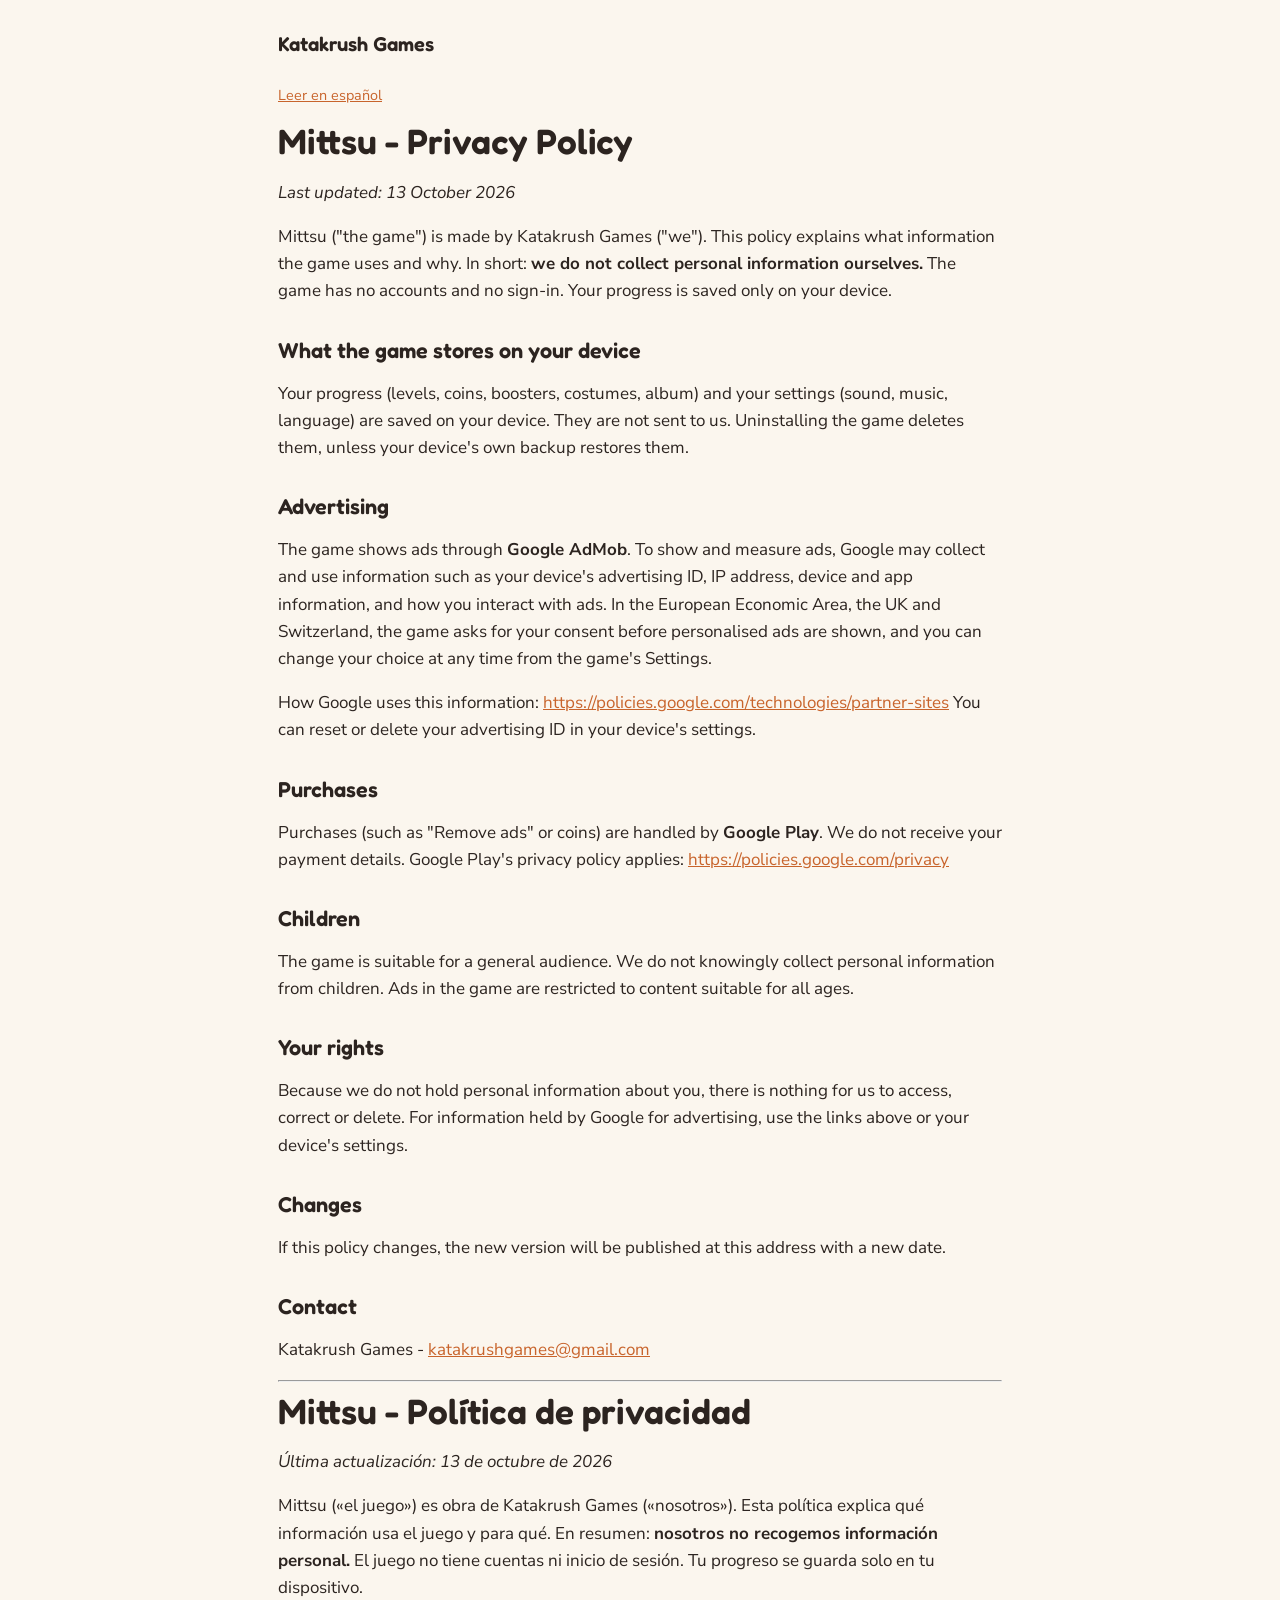
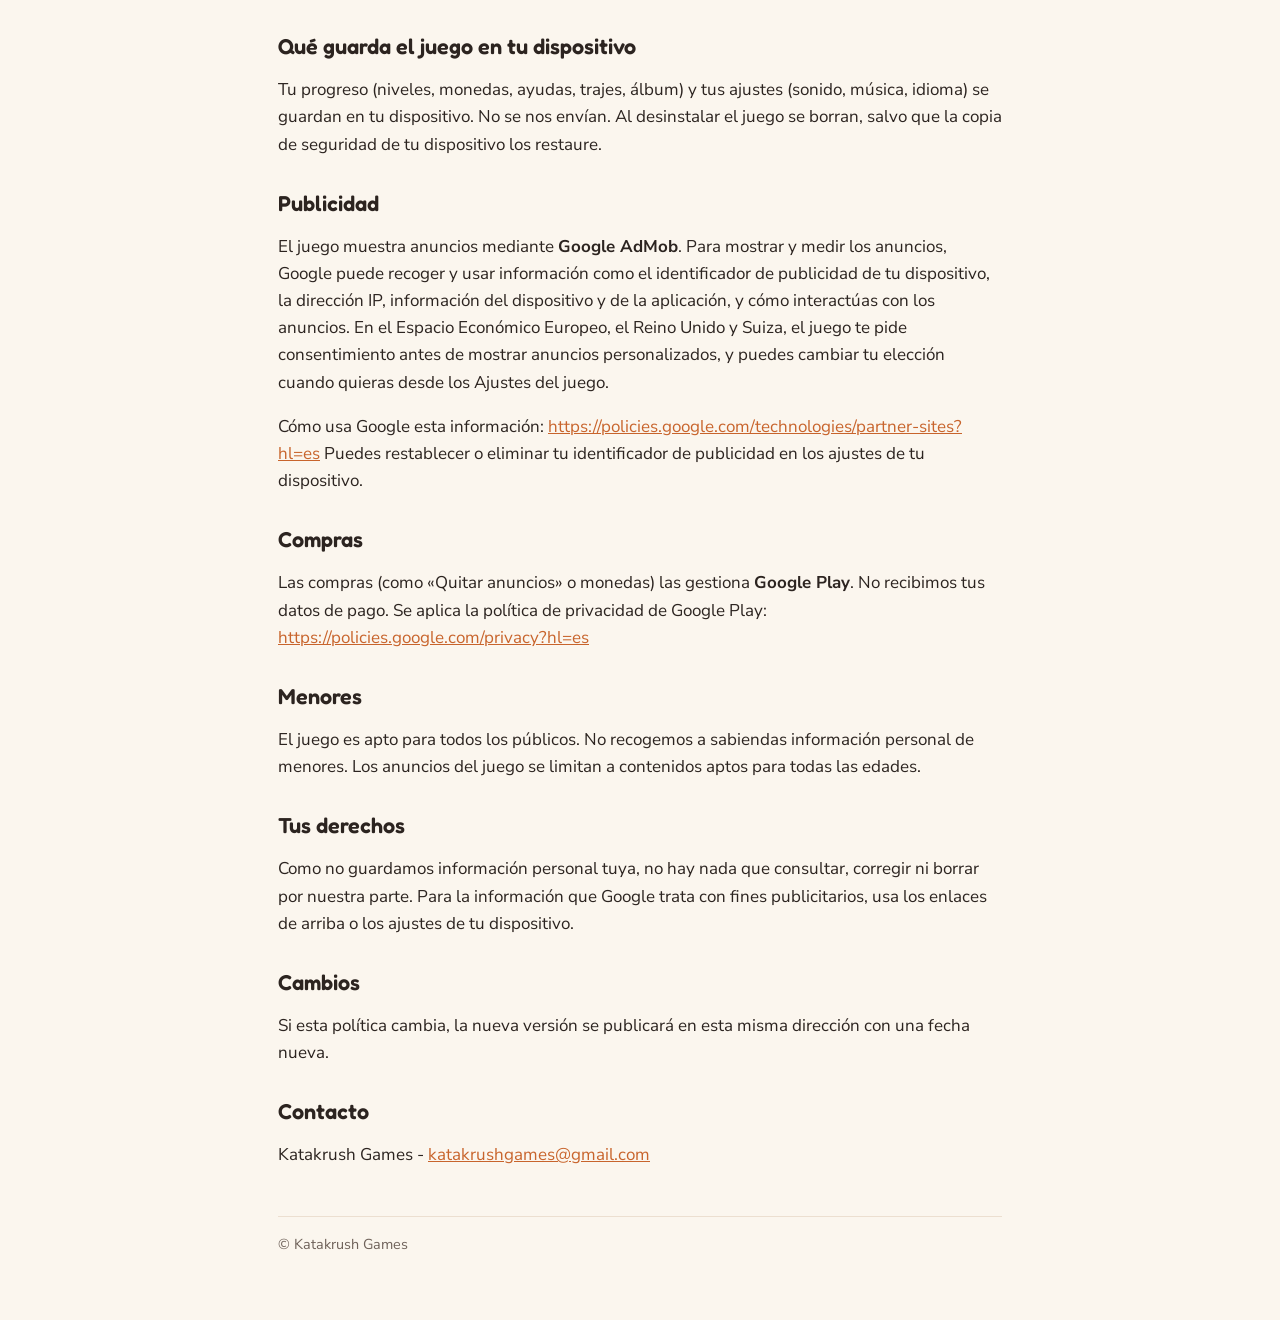
==== mittsu/privacy/index.html @ 3b9e673a "Katakrush Games website: home page and Mittsu's privacy policy Co-Authored-By: Claude Opus 5.5 <nore" ====
<!doctype html>
<html lang="en">
<head>
<meta charset="utf-8">
<meta name="viewport" content="width=device-width, initial-scale=1">
<title>Mittsu Privacy Policy</title>
<link rel="icon" href="../icon.png">
<link rel="preconnect" href="https://fonts.googleapis.com">
<link rel="stylesheet" href="https://fonts.googleapis.com/css2?family=Fredoka:wght@600&family=Nunito+Sans:wght@400;600&display=swap">
<link rel="stylesheet" href="../../style.css">
</head>
<body>
<div class="wrap">
<header><a href="/">Katakrush Games</a></header>
<p class="lang"><a href="#es">Leer en español</a></p>
<h1>Mittsu - Privacy Policy</h1>
<p><em>Last updated: 13 October 2026</em></p>
<p>Mittsu (&quot;the game&quot;) is made by Katakrush Games (&quot;we&quot;). This policy explains what information the game uses and why. In short: <strong>we do not collect personal information ourselves.</strong> The game has no accounts and no sign-in. Your progress is saved only on your device.</p>
<h2>What the game stores on your device</h2>
<p>Your progress (levels, coins, boosters, costumes, album) and your settings (sound, music, language) are saved on your device. They are not sent to us. Uninstalling the game deletes them, unless your device&#x27;s own backup restores them.</p>
<h2>Advertising</h2>
<p>The game shows ads through <strong>Google AdMob</strong>. To show and measure ads, Google may collect and use information such as your device&#x27;s advertising ID, IP address, device and app information, and how you interact with ads. In the European Economic Area, the UK and Switzerland, the game asks for your consent before personalised ads are shown, and you can change your choice at any time from the game&#x27;s Settings.</p>
<p>How Google uses this information: <a href="https://policies.google.com/technologies/partner-sites">https://policies.google.com/technologies/partner-sites</a> You can reset or delete your advertising ID in your device&#x27;s settings.</p>
<h2>Purchases</h2>
<p>Purchases (such as &quot;Remove ads&quot; or coins) are handled by <strong>Google Play</strong>. We do not receive your payment details. Google Play&#x27;s privacy policy applies: <a href="https://policies.google.com/privacy">https://policies.google.com/privacy</a></p>
<h2>Children</h2>
<p>The game is suitable for a general audience. We do not knowingly collect personal information from children. Ads in the game are restricted to content suitable for all ages.</p>
<h2>Your rights</h2>
<p>Because we do not hold personal information about you, there is nothing for us to access, correct or delete. For information held by Google for advertising, use the links above or your device&#x27;s settings.</p>
<h2>Changes</h2>
<p>If this policy changes, the new version will be published at this address with a new date.</p>
<h2>Contact</h2>
<p>Katakrush Games - <a href="mailto:katakrushgames@gmail.com">katakrushgames@gmail.com</a></p>
<hr id="es">
<h1>Mittsu - Política de privacidad</h1>
<p><em>Última actualización: 13 de octubre de 2026</em></p>
<p>Mittsu («el juego») es obra de Katakrush Games («nosotros»). Esta política explica qué información usa el juego y para qué. En resumen: <strong>nosotros no recogemos información personal.</strong> El juego no tiene cuentas ni inicio de sesión. Tu progreso se guarda solo en tu dispositivo.</p>
<h2>Qué guarda el juego en tu dispositivo</h2>
<p>Tu progreso (niveles, monedas, ayudas, trajes, álbum) y tus ajustes (sonido, música, idioma) se guardan en tu dispositivo. No se nos envían. Al desinstalar el juego se borran, salvo que la copia de seguridad de tu dispositivo los restaure.</p>
<h2>Publicidad</h2>
<p>El juego muestra anuncios mediante <strong>Google AdMob</strong>. Para mostrar y medir los anuncios, Google puede recoger y usar información como el identificador de publicidad de tu dispositivo, la dirección IP, información del dispositivo y de la aplicación, y cómo interactúas con los anuncios. En el Espacio Económico Europeo, el Reino Unido y Suiza, el juego te pide consentimiento antes de mostrar anuncios personalizados, y puedes cambiar tu elección cuando quieras desde los Ajustes del juego.</p>
<p>Cómo usa Google esta información: <a href="https://policies.google.com/technologies/partner-sites?hl=es">https://policies.google.com/technologies/partner-sites?hl=es</a> Puedes restablecer o eliminar tu identificador de publicidad en los ajustes de tu dispositivo.</p>
<h2>Compras</h2>
<p>Las compras (como «Quitar anuncios» o monedas) las gestiona <strong>Google Play</strong>. No recibimos tus datos de pago. Se aplica la política de privacidad de Google Play: <a href="https://policies.google.com/privacy?hl=es">https://policies.google.com/privacy?hl=es</a></p>
<h2>Menores</h2>
<p>El juego es apto para todos los públicos. No recogemos a sabiendas información personal de menores. Los anuncios del juego se limitan a contenidos aptos para todas las edades.</p>
<h2>Tus derechos</h2>
<p>Como no guardamos información personal tuya, no hay nada que consultar, corregir ni borrar por nuestra parte. Para la información que Google trata con fines publicitarios, usa los enlaces de arriba o los ajustes de tu dispositivo.</p>
<h2>Cambios</h2>
<p>Si esta política cambia, la nueva versión se publicará en esta misma dirección con una fecha nueva.</p>
<h2>Contacto</h2>
<p>Katakrush Games - <a href="mailto:katakrushgames@gmail.com">katakrushgames@gmail.com</a></p>
<footer>© Katakrush Games</footer>
</div>
</body>
</html>
---- style.css ----
:root {
  --bg: #fbf6ee;
  --surface: #ffffff;
  --ink: #2c2420;
  --muted: #6f625a;
  --line: #ecdfd0;
  --accent: #c8642c;
  --display: "Fredoka", "Nunito Sans", system-ui, sans-serif;
  --body: "Nunito Sans", system-ui, -apple-system, "Segoe UI", sans-serif;
}
@media (prefers-color-scheme: dark) {
  :root { --bg: #1b1714; --surface: #25201c; --ink: #f2ebe3; --muted: #b5a99f; --line: #3a322c; --accent: #eb9a62; }
}
* { box-sizing: border-box; }
body { margin: 0; background: var(--bg); color: var(--ink); font: 17px/1.6 var(--body); }
.wrap { max-width: 760px; margin: 0 auto; padding: 32px 18px 64px; }
header { display: flex; align-items: center; gap: 12px; margin-bottom: 28px; }
header a { color: var(--ink); text-decoration: none; font: 600 1.25rem var(--display); }
h1 { font: 600 2.2rem/1.15 var(--display); margin: 0 0 12px; }
h2 { font: 600 1.35rem var(--display); margin: 32px 0 8px; }
p, li { color: var(--ink); }
.muted { color: var(--muted); }
a { color: var(--accent); }
.game { display: grid; grid-template-columns: 96px 1fr; gap: 18px; align-items: center; background: var(--surface); border: 1px solid var(--line); border-radius: 18px; padding: 18px; }
.game img { width: 96px; height: 96px; border-radius: 22px; }
.banner { width: 100%; border-radius: 18px; margin: 8px 0 20px; }
footer { margin-top: 48px; color: var(--muted); font-size: .9rem; border-top: 1px solid var(--line); padding-top: 16px; }
.lang { font-size: .9rem; }
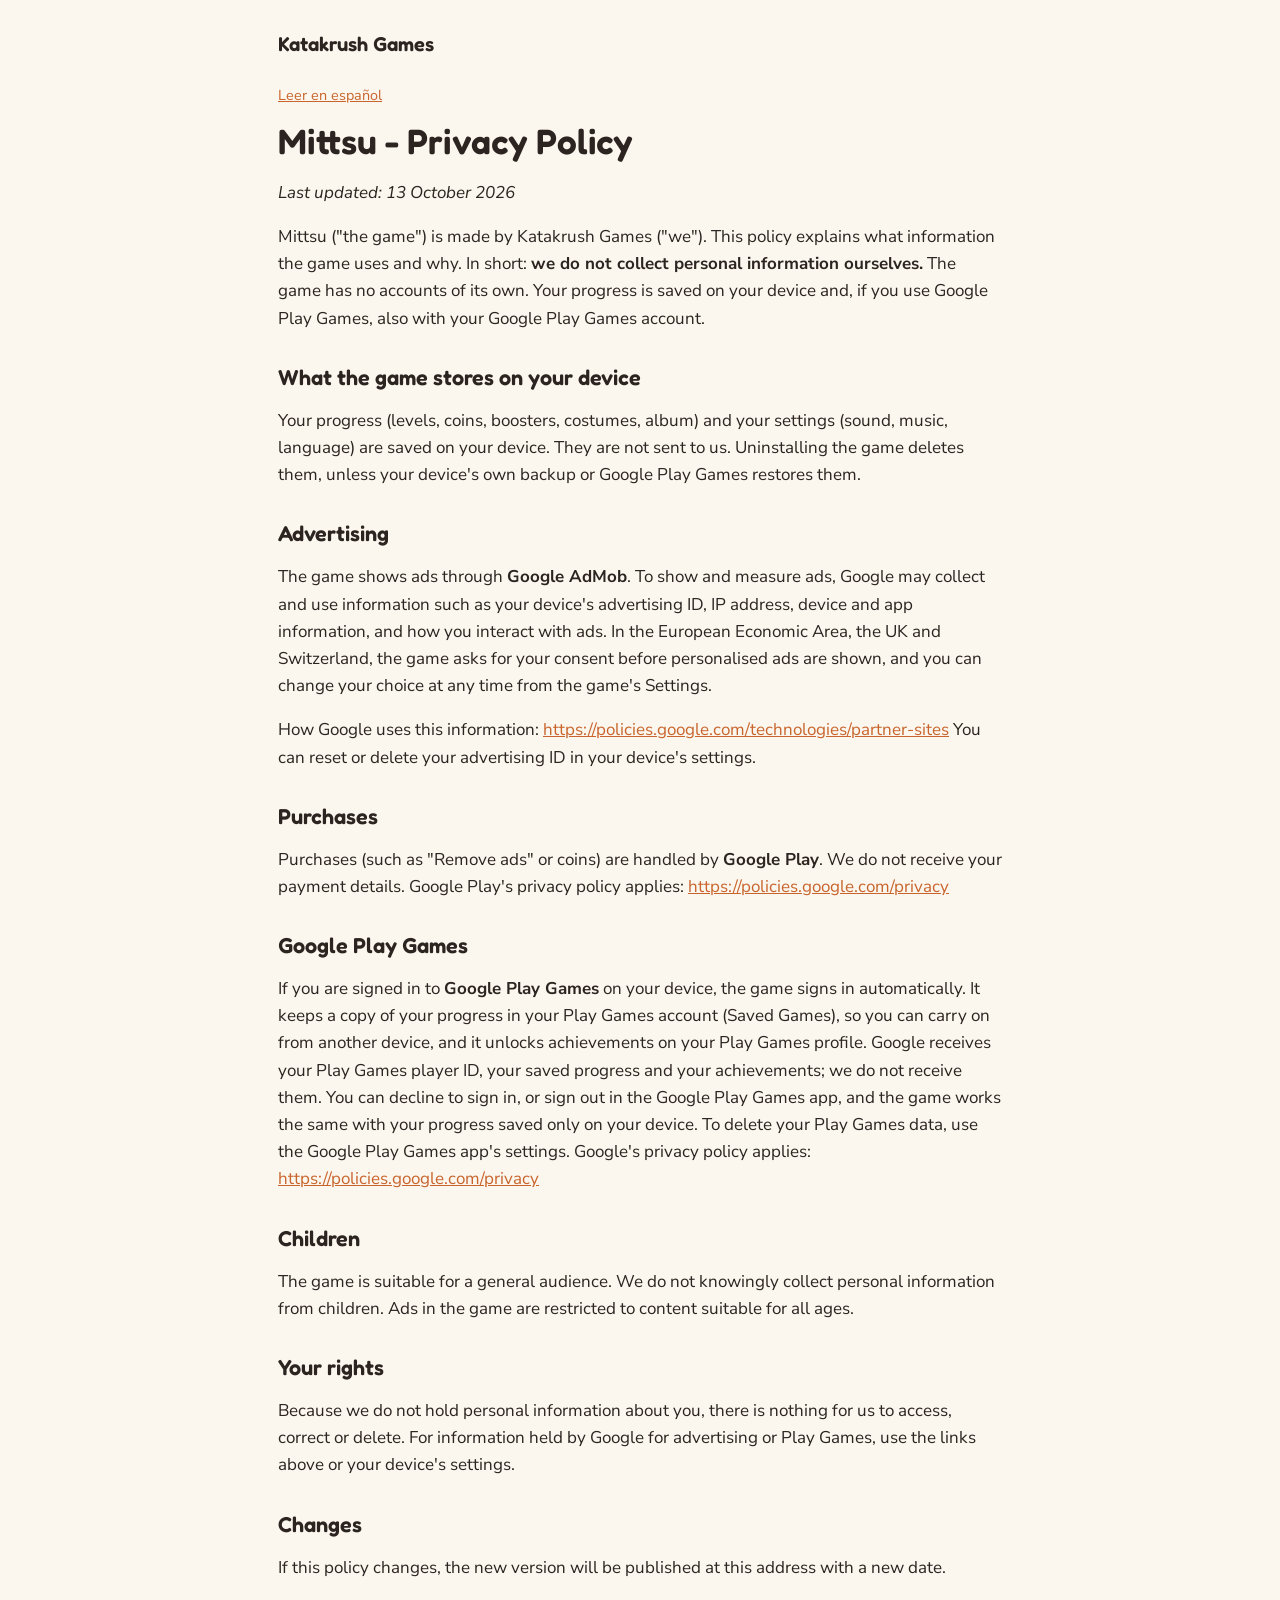
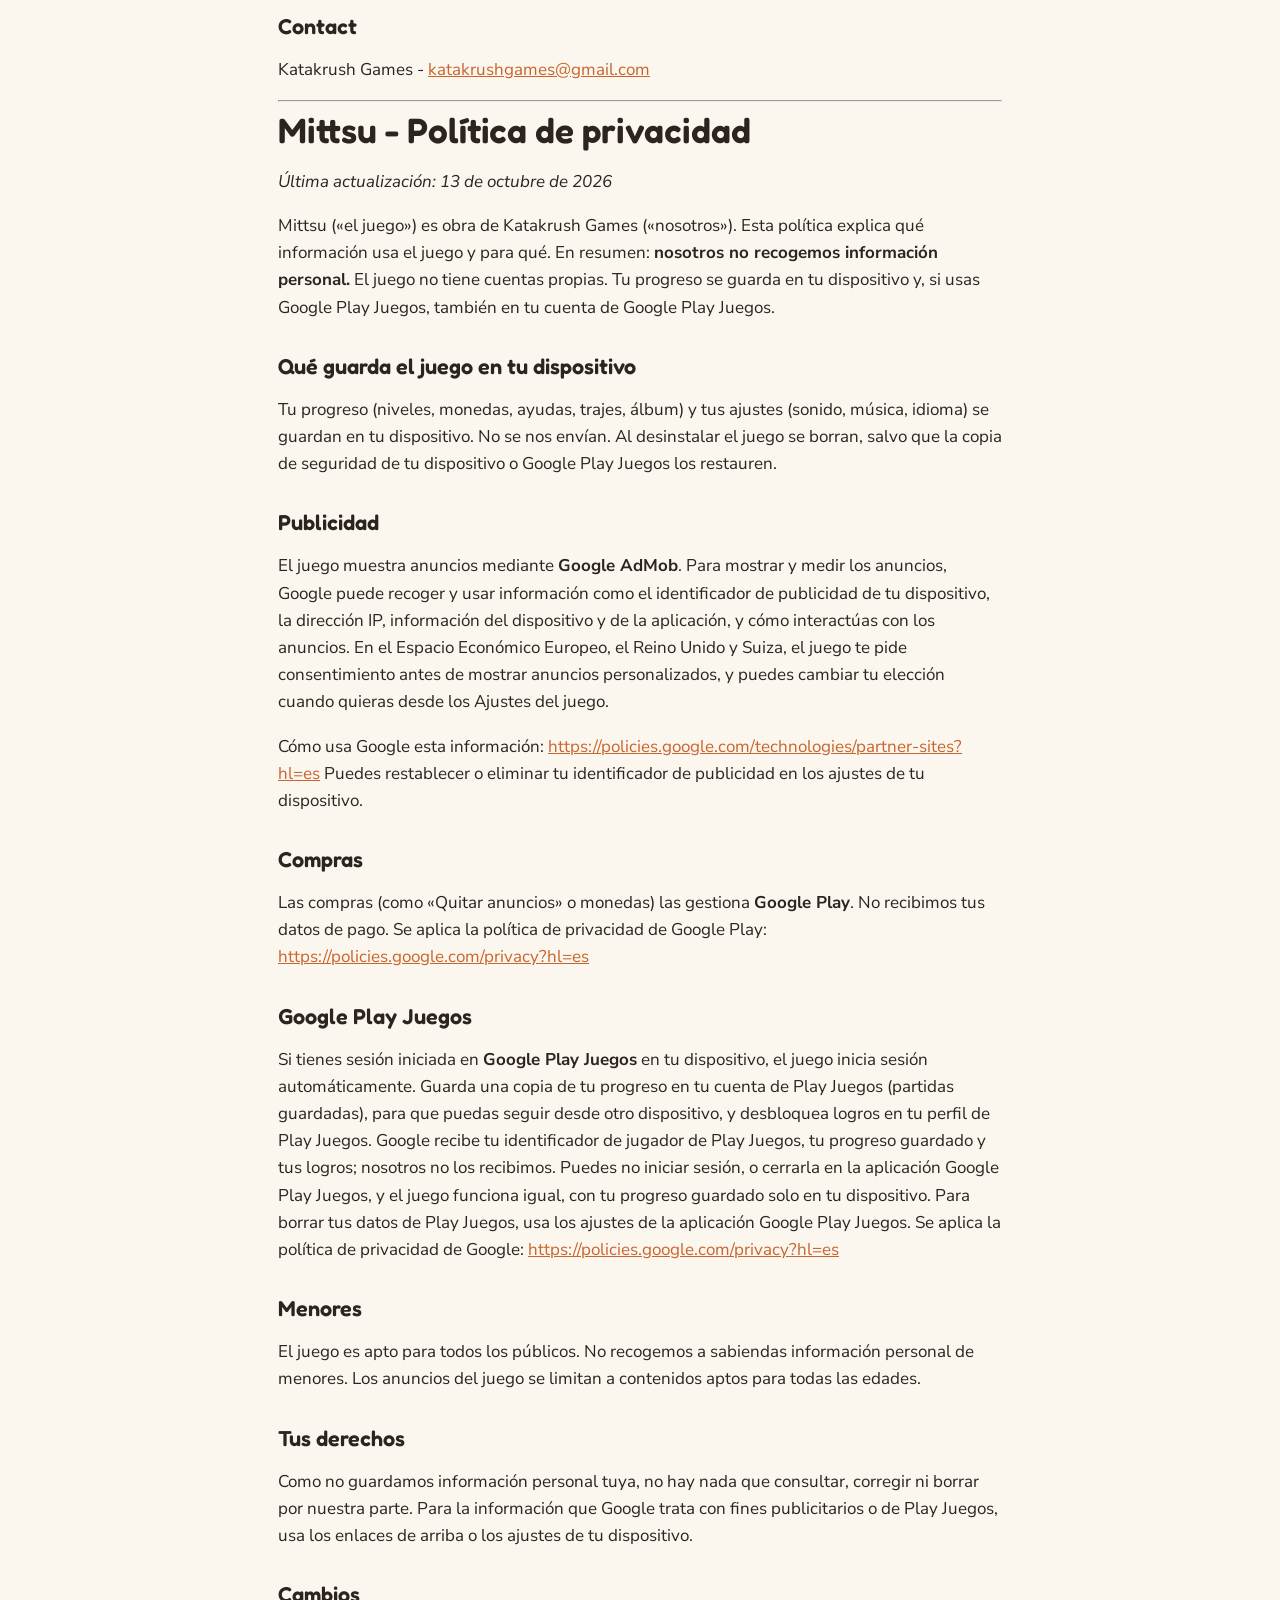
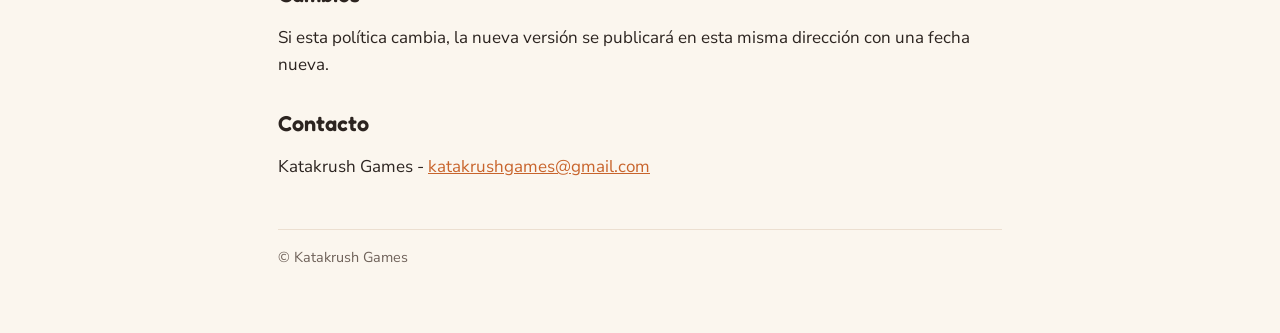
==== commit a845d08b: "Privacy policy: Google Play Games (cloud save, achievements), in English and Spanish Co-Authored-By:" ====
--- a/mittsu/privacy/index.html
+++ b/mittsu/privacy/index.html
@@ -15,18 +15,20 @@
 <p class="lang"><a href="#es">Leer en español</a></p>
 <h1>Mittsu - Privacy Policy</h1>
 <p><em>Last updated: 13 October 2026</em></p>
-<p>Mittsu (&quot;the game&quot;) is made by Katakrush Games (&quot;we&quot;). This policy explains what information the game uses and why. In short: <strong>we do not collect personal information ourselves.</strong> The game has no accounts and no sign-in. Your progress is saved only on your device.</p>
+<p>Mittsu (&quot;the game&quot;) is made by Katakrush Games (&quot;we&quot;). This policy explains what information the game uses and why. In short: <strong>we do not collect personal information ourselves.</strong> The game has no accounts of its own. Your progress is saved on your device and, if you use Google Play Games, also with your Google Play Games account.</p>
 <h2>What the game stores on your device</h2>
-<p>Your progress (levels, coins, boosters, costumes, album) and your settings (sound, music, language) are saved on your device. They are not sent to us. Uninstalling the game deletes them, unless your device&#x27;s own backup restores them.</p>
+<p>Your progress (levels, coins, boosters, costumes, album) and your settings (sound, music, language) are saved on your device. They are not sent to us. Uninstalling the game deletes them, unless your device&#x27;s own backup or Google Play Games restores them.</p>
 <h2>Advertising</h2>
 <p>The game shows ads through <strong>Google AdMob</strong>. To show and measure ads, Google may collect and use information such as your device&#x27;s advertising ID, IP address, device and app information, and how you interact with ads. In the European Economic Area, the UK and Switzerland, the game asks for your consent before personalised ads are shown, and you can change your choice at any time from the game&#x27;s Settings.</p>
 <p>How Google uses this information: <a href="https://policies.google.com/technologies/partner-sites">https://policies.google.com/technologies/partner-sites</a> You can reset or delete your advertising ID in your device&#x27;s settings.</p>
 <h2>Purchases</h2>
 <p>Purchases (such as &quot;Remove ads&quot; or coins) are handled by <strong>Google Play</strong>. We do not receive your payment details. Google Play&#x27;s privacy policy applies: <a href="https://policies.google.com/privacy">https://policies.google.com/privacy</a></p>
+<h2>Google Play Games</h2>
+<p>If you are signed in to <strong>Google Play Games</strong> on your device, the game signs in automatically. It keeps a copy of your progress in your Play Games account (Saved Games), so you can carry on from another device, and it unlocks achievements on your Play Games profile. Google receives your Play Games player ID, your saved progress and your achievements; we do not receive them. You can decline to sign in, or sign out in the Google Play Games app, and the game works the same with your progress saved only on your device. To delete your Play Games data, use the Google Play Games app&#x27;s settings. Google&#x27;s privacy policy applies: <a href="https://policies.google.com/privacy">https://policies.google.com/privacy</a></p>
 <h2>Children</h2>
 <p>The game is suitable for a general audience. We do not knowingly collect personal information from children. Ads in the game are restricted to content suitable for all ages.</p>
 <h2>Your rights</h2>
-<p>Because we do not hold personal information about you, there is nothing for us to access, correct or delete. For information held by Google for advertising, use the links above or your device&#x27;s settings.</p>
+<p>Because we do not hold personal information about you, there is nothing for us to access, correct or delete. For information held by Google for advertising or Play Games, use the links above or your device&#x27;s settings.</p>
 <h2>Changes</h2>
 <p>If this policy changes, the new version will be published at this address with a new date.</p>
 <h2>Contact</h2>
@@ -34,18 +36,20 @@
 <hr id="es">
 <h1>Mittsu - Política de privacidad</h1>
 <p><em>Última actualización: 13 de octubre de 2026</em></p>
-<p>Mittsu («el juego») es obra de Katakrush Games («nosotros»). Esta política explica qué información usa el juego y para qué. En resumen: <strong>nosotros no recogemos información personal.</strong> El juego no tiene cuentas ni inicio de sesión. Tu progreso se guarda solo en tu dispositivo.</p>
+<p>Mittsu («el juego») es obra de Katakrush Games («nosotros»). Esta política explica qué información usa el juego y para qué. En resumen: <strong>nosotros no recogemos información personal.</strong> El juego no tiene cuentas propias. Tu progreso se guarda en tu dispositivo y, si usas Google Play Juegos, también en tu cuenta de Google Play Juegos.</p>
 <h2>Qué guarda el juego en tu dispositivo</h2>
-<p>Tu progreso (niveles, monedas, ayudas, trajes, álbum) y tus ajustes (sonido, música, idioma) se guardan en tu dispositivo. No se nos envían. Al desinstalar el juego se borran, salvo que la copia de seguridad de tu dispositivo los restaure.</p>
+<p>Tu progreso (niveles, monedas, ayudas, trajes, álbum) y tus ajustes (sonido, música, idioma) se guardan en tu dispositivo. No se nos envían. Al desinstalar el juego se borran, salvo que la copia de seguridad de tu dispositivo o Google Play Juegos los restauren.</p>
 <h2>Publicidad</h2>
 <p>El juego muestra anuncios mediante <strong>Google AdMob</strong>. Para mostrar y medir los anuncios, Google puede recoger y usar información como el identificador de publicidad de tu dispositivo, la dirección IP, información del dispositivo y de la aplicación, y cómo interactúas con los anuncios. En el Espacio Económico Europeo, el Reino Unido y Suiza, el juego te pide consentimiento antes de mostrar anuncios personalizados, y puedes cambiar tu elección cuando quieras desde los Ajustes del juego.</p>
 <p>Cómo usa Google esta información: <a href="https://policies.google.com/technologies/partner-sites?hl=es">https://policies.google.com/technologies/partner-sites?hl=es</a> Puedes restablecer o eliminar tu identificador de publicidad en los ajustes de tu dispositivo.</p>
 <h2>Compras</h2>
 <p>Las compras (como «Quitar anuncios» o monedas) las gestiona <strong>Google Play</strong>. No recibimos tus datos de pago. Se aplica la política de privacidad de Google Play: <a href="https://policies.google.com/privacy?hl=es">https://policies.google.com/privacy?hl=es</a></p>
+<h2>Google Play Juegos</h2>
+<p>Si tienes sesión iniciada en <strong>Google Play Juegos</strong> en tu dispositivo, el juego inicia sesión automáticamente. Guarda una copia de tu progreso en tu cuenta de Play Juegos (partidas guardadas), para que puedas seguir desde otro dispositivo, y desbloquea logros en tu perfil de Play Juegos. Google recibe tu identificador de jugador de Play Juegos, tu progreso guardado y tus logros; nosotros no los recibimos. Puedes no iniciar sesión, o cerrarla en la aplicación Google Play Juegos, y el juego funciona igual, con tu progreso guardado solo en tu dispositivo. Para borrar tus datos de Play Juegos, usa los ajustes de la aplicación Google Play Juegos. Se aplica la política de privacidad de Google: <a href="https://policies.google.com/privacy?hl=es">https://policies.google.com/privacy?hl=es</a></p>
 <h2>Menores</h2>
 <p>El juego es apto para todos los públicos. No recogemos a sabiendas información personal de menores. Los anuncios del juego se limitan a contenidos aptos para todas las edades.</p>
 <h2>Tus derechos</h2>
-<p>Como no guardamos información personal tuya, no hay nada que consultar, corregir ni borrar por nuestra parte. Para la información que Google trata con fines publicitarios, usa los enlaces de arriba o los ajustes de tu dispositivo.</p>
+<p>Como no guardamos información personal tuya, no hay nada que consultar, corregir ni borrar por nuestra parte. Para la información que Google trata con fines publicitarios o de Play Juegos, usa los enlaces de arriba o los ajustes de tu dispositivo.</p>
 <h2>Cambios</h2>
 <p>Si esta política cambia, la nueva versión se publicará en esta misma dirección con una fecha nueva.</p>
 <h2>Contacto</h2>
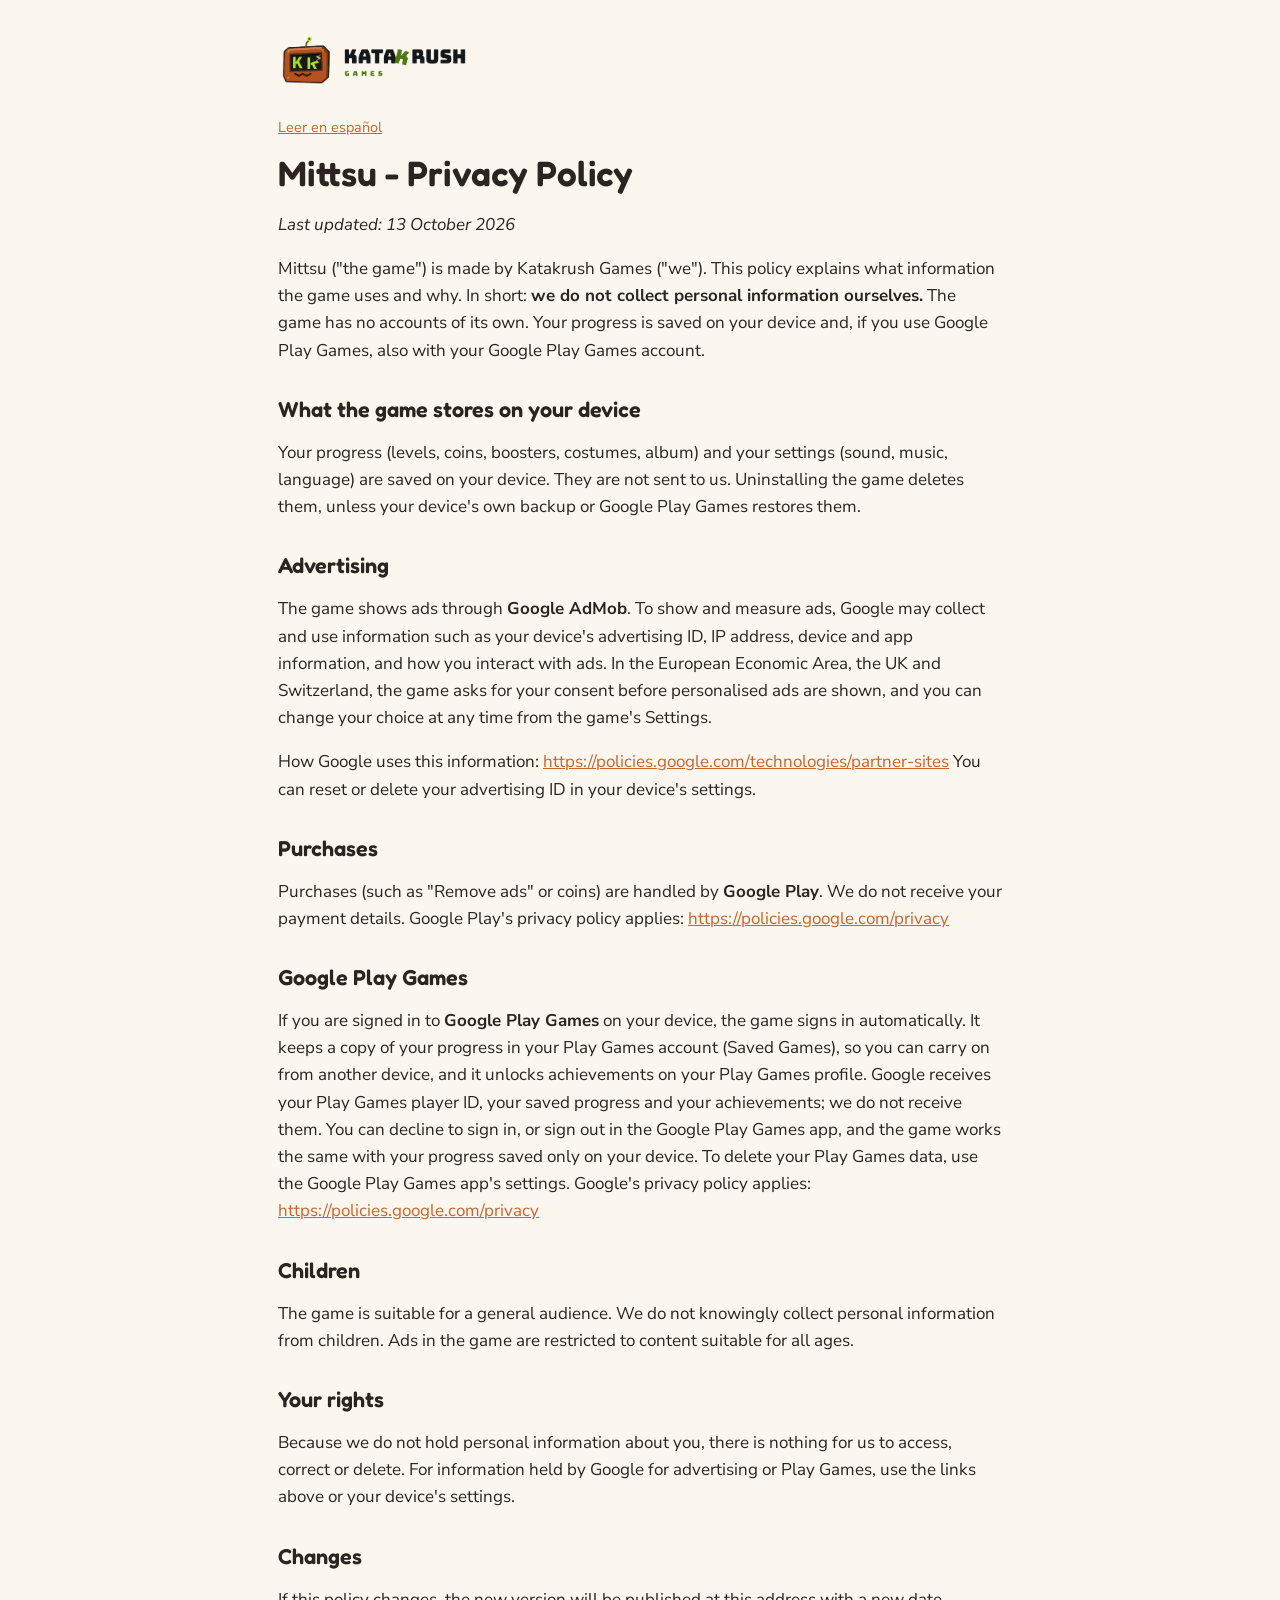
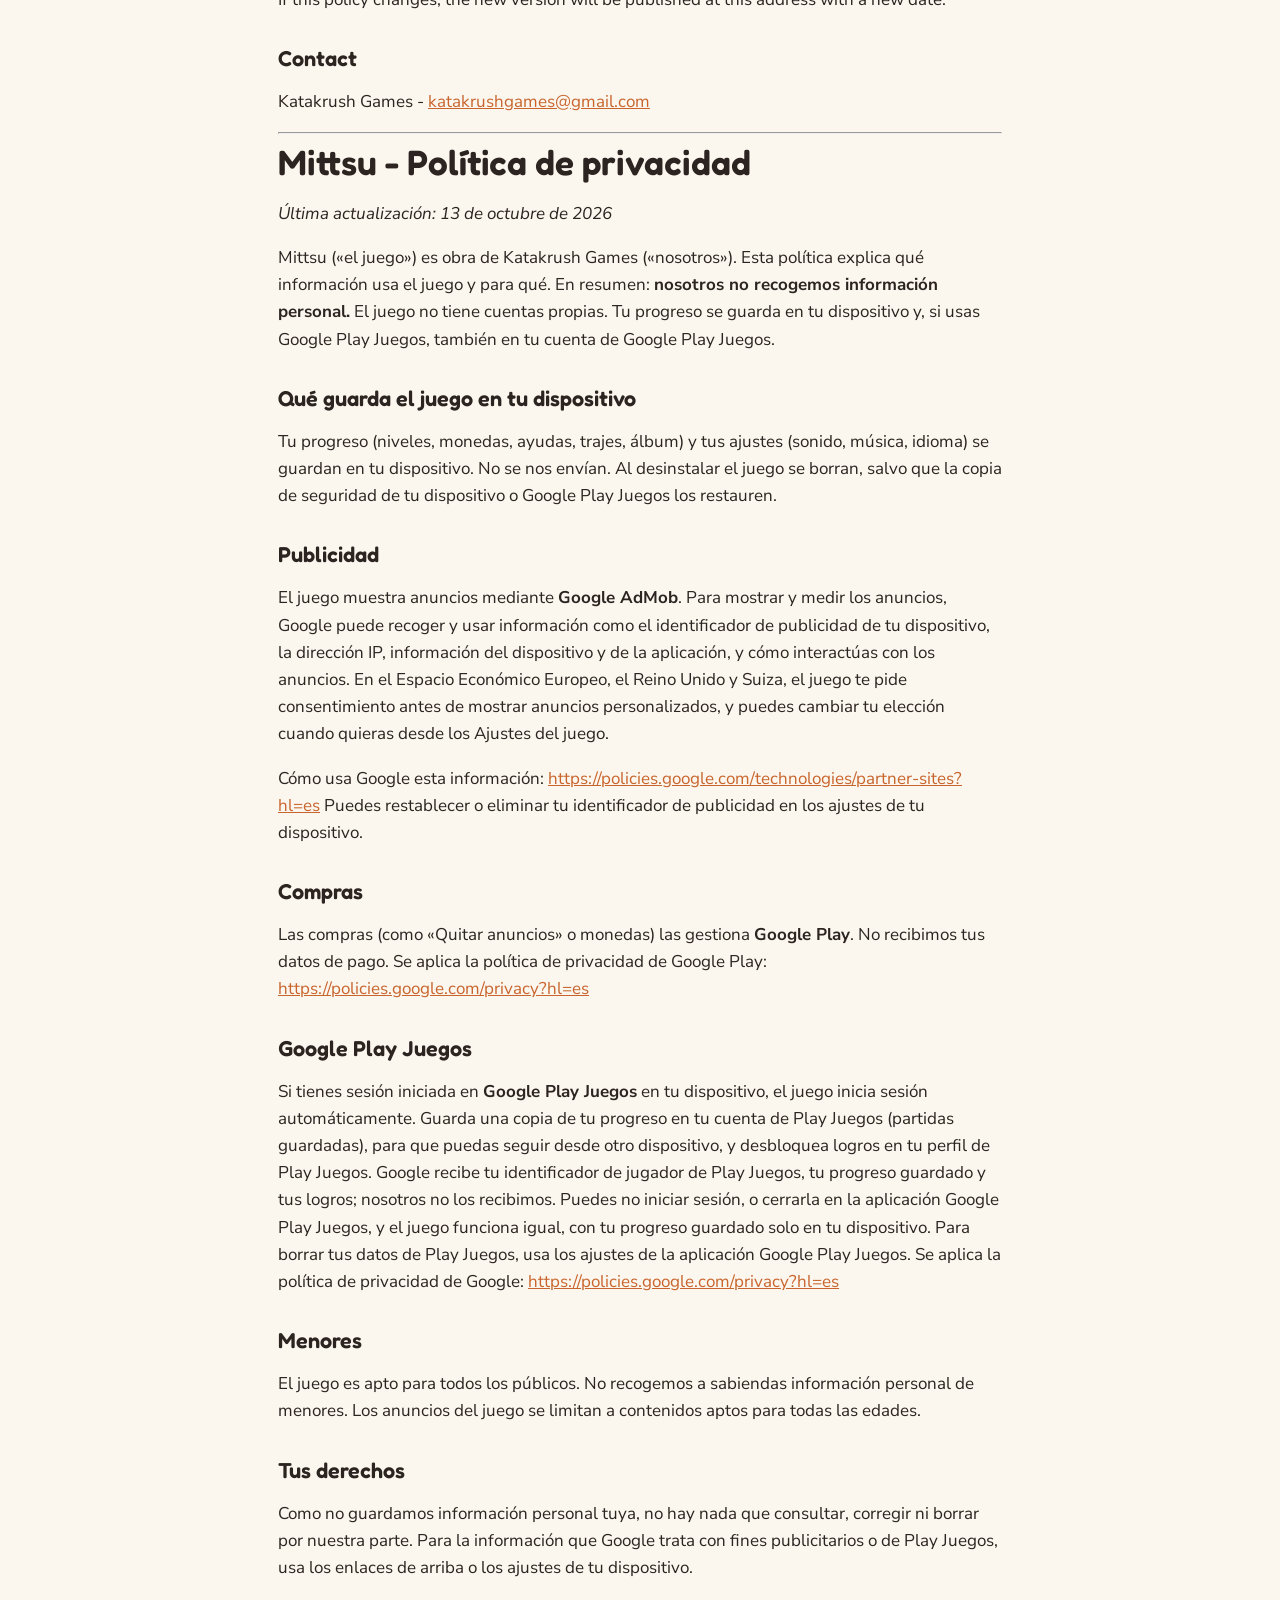
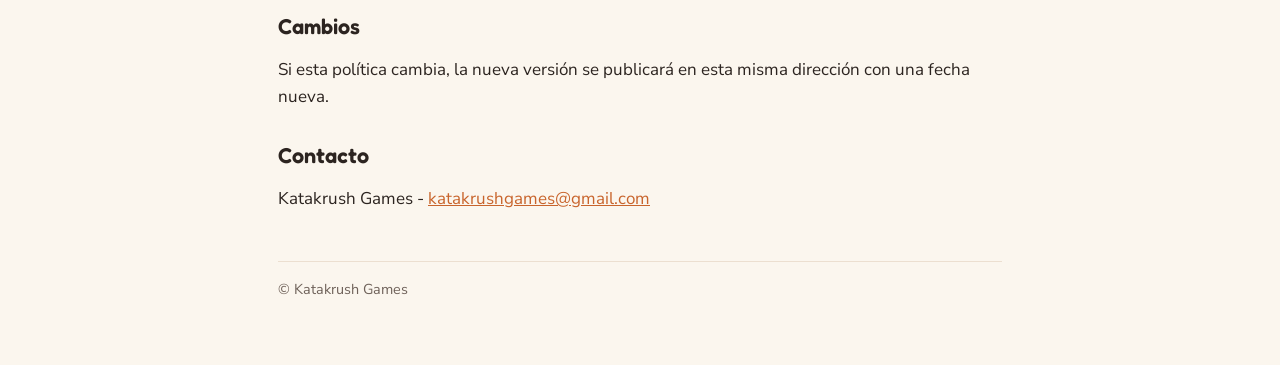
==== commit 47b23175: "Studio logo: the Katakrush scrap robot, in the header and as the site icon, with the brand files Co-" ====
--- a/mittsu/privacy/index.html
+++ b/mittsu/privacy/index.html
@@ -4,14 +4,16 @@
 <meta charset="utf-8">
 <meta name="viewport" content="width=device-width, initial-scale=1">
 <title>Mittsu Privacy Policy</title>
-<link rel="icon" href="../icon.png">
+<link rel="icon" type="image/svg+xml" href="/brand/katakrush-mark.svg">
+<link rel="icon" type="image/png" sizes="32x32" href="/brand/katakrush-mark-32.png">
+<link rel="apple-touch-icon" href="/brand/katakrush-mark-180.png">
 <link rel="preconnect" href="https://fonts.googleapis.com">
 <link rel="stylesheet" href="https://fonts.googleapis.com/css2?family=Fredoka:wght@600&family=Nunito+Sans:wght@400;600&display=swap">
 <link rel="stylesheet" href="../../style.css">
 </head>
 <body>
 <div class="wrap">
-<header><a href="/">Katakrush Games</a></header>
+<header><a href="/" class="brand"><picture><source srcset="/brand/katakrush-logo-dark-bg.png" media="(prefers-color-scheme: dark)"><img src="/brand/katakrush-logo-light-bg.png" alt="Katakrush Games" width="192" height="56"></picture></a></header>
 <p class="lang"><a href="#es">Leer en español</a></p>
 <h1>Mittsu - Privacy Policy</h1>
 <p><em>Last updated: 13 October 2026</em></p>
--- a/style.css
+++ b/style.css
@@ -16,6 +16,7 @@
 .wrap { max-width: 760px; margin: 0 auto; padding: 32px 18px 64px; }
 header { display: flex; align-items: center; gap: 12px; margin-bottom: 28px; }
 header a { color: var(--ink); text-decoration: none; font: 600 1.25rem var(--display); }
+header .brand img { display: block; height: 56px; width: auto; }
 h1 { font: 600 2.2rem/1.15 var(--display); margin: 0 0 12px; }
 h2 { font: 600 1.35rem var(--display); margin: 32px 0 8px; }
 p, li { color: var(--ink); }
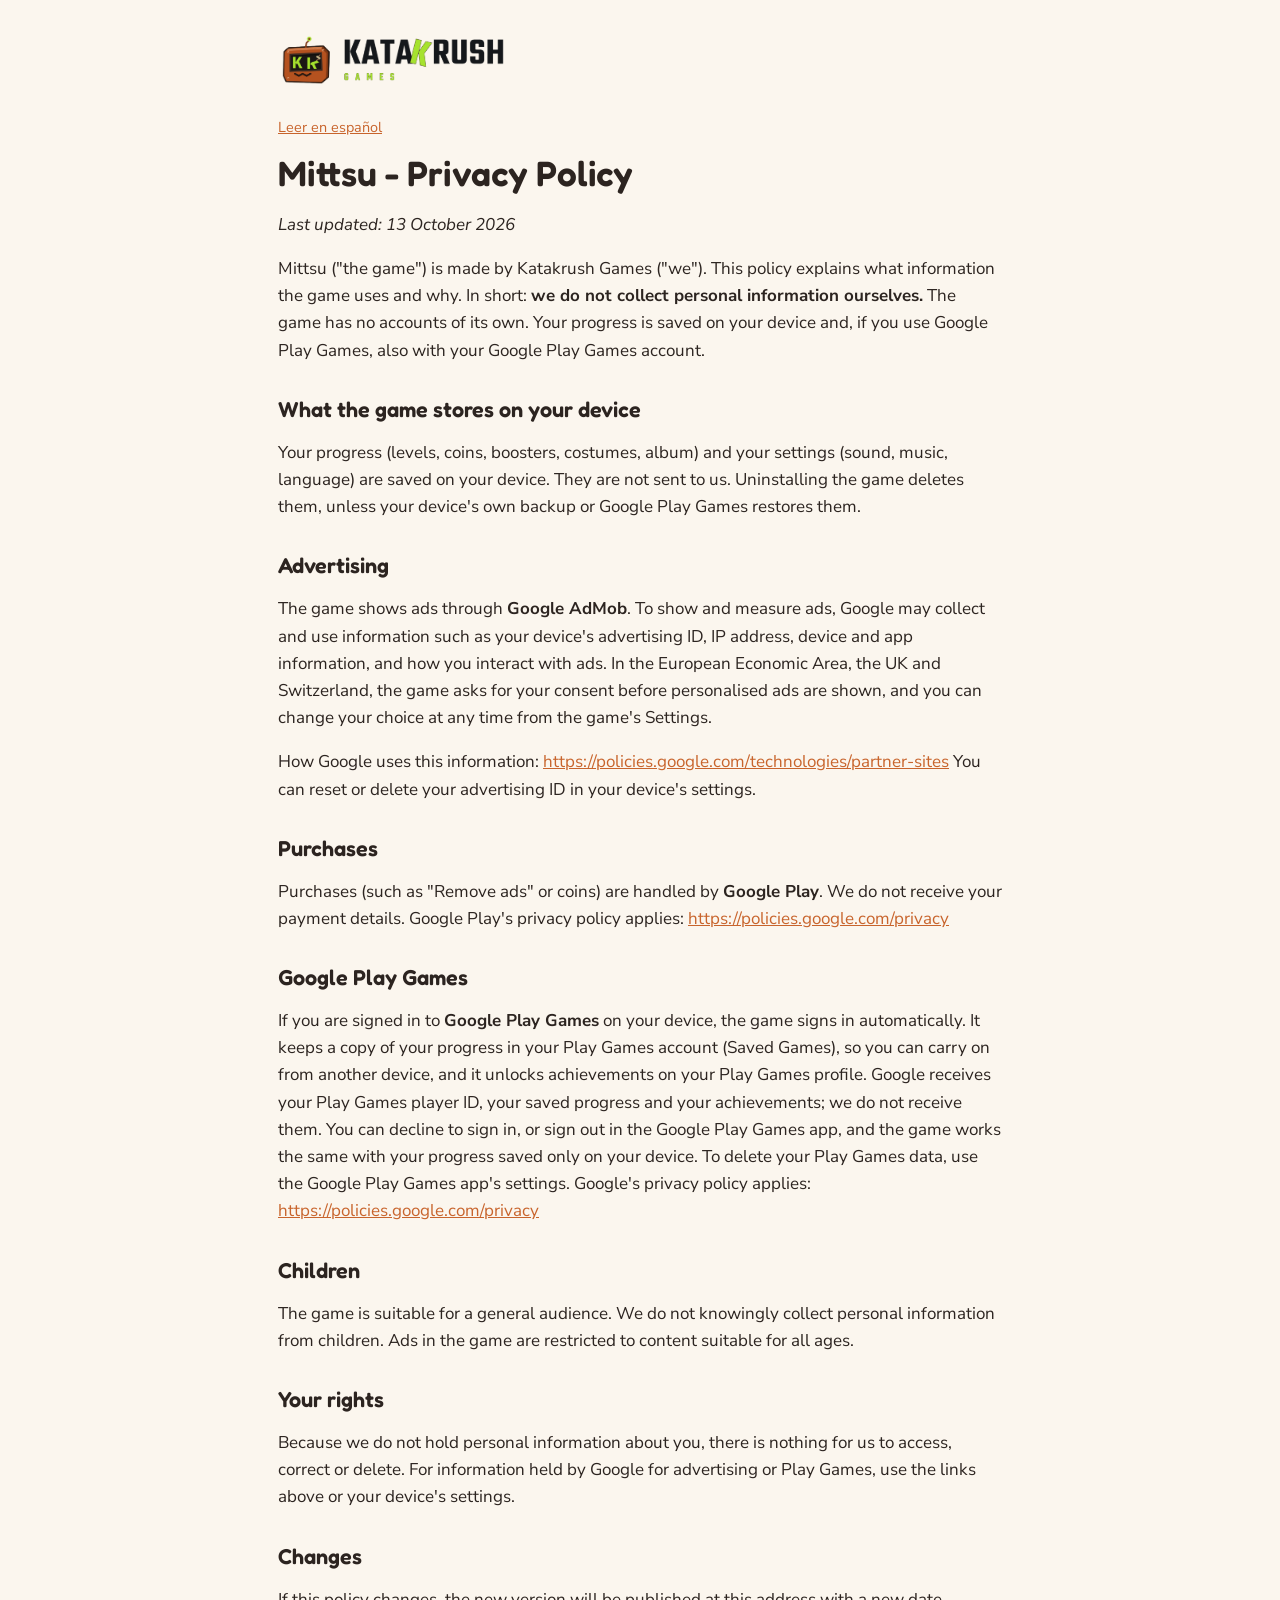
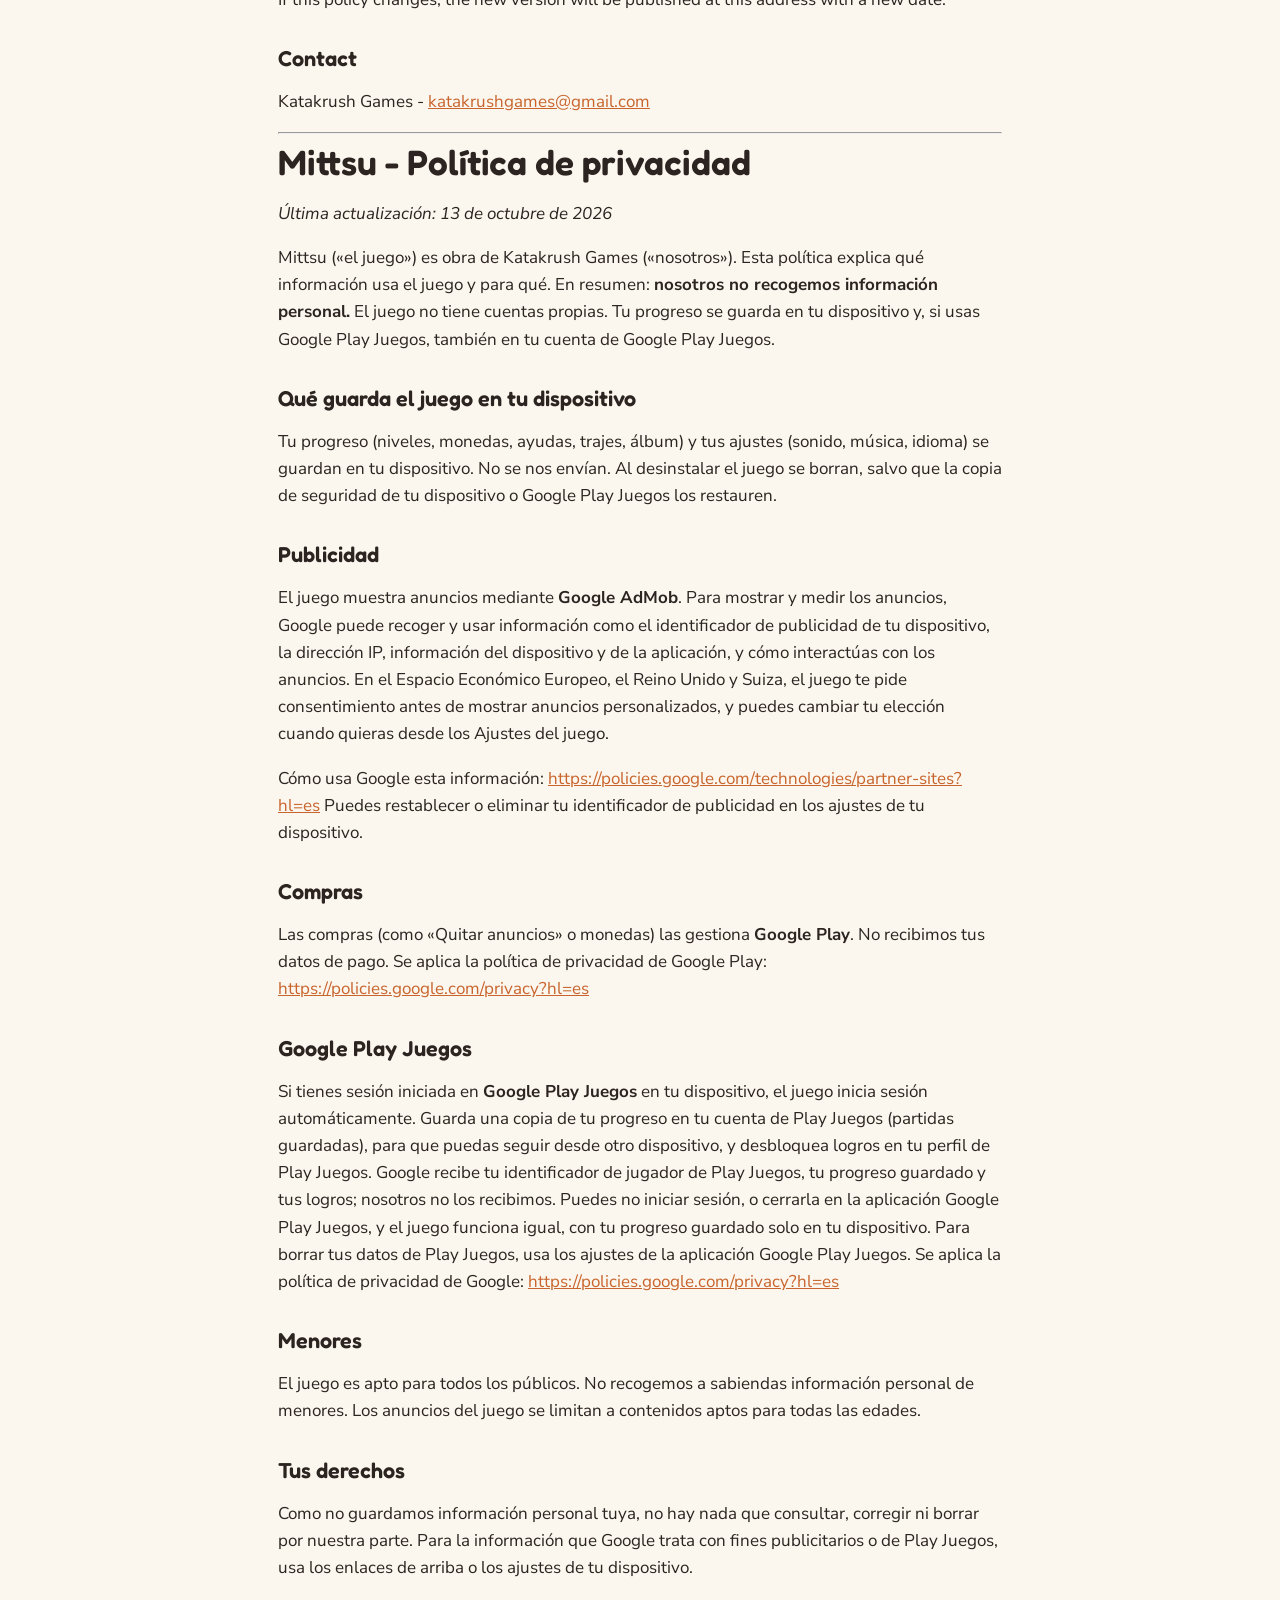
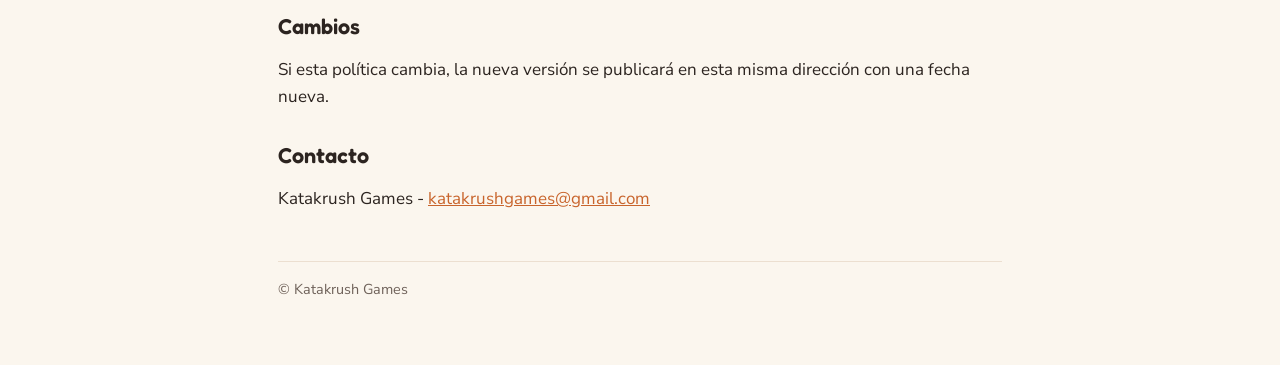
==== commit 7aef52f3: "Logo name in Teko; the green matches the eyes on every background Co-Authored-By: Claude Opus 5.5 <n" ====
--- a/mittsu/privacy/index.html
+++ b/mittsu/privacy/index.html
@@ -13,7 +13,7 @@
 </head>
 <body>
 <div class="wrap">
-<header><a href="/" class="brand"><picture><source srcset="/brand/katakrush-logo-dark-bg.png" media="(prefers-color-scheme: dark)"><img src="/brand/katakrush-logo-light-bg.png" alt="Katakrush Games" width="192" height="56"></picture></a></header>
+<header><a href="/" class="brand"><picture><source srcset="/brand/katakrush-logo-dark-bg.png" media="(prefers-color-scheme: dark)"><img src="/brand/katakrush-logo-light-bg.png" alt="Katakrush Games" width="230" height="56"></picture></a></header>
 <p class="lang"><a href="#es">Leer en español</a></p>
 <h1>Mittsu - Privacy Policy</h1>
 <p><em>Last updated: 13 October 2026</em></p>
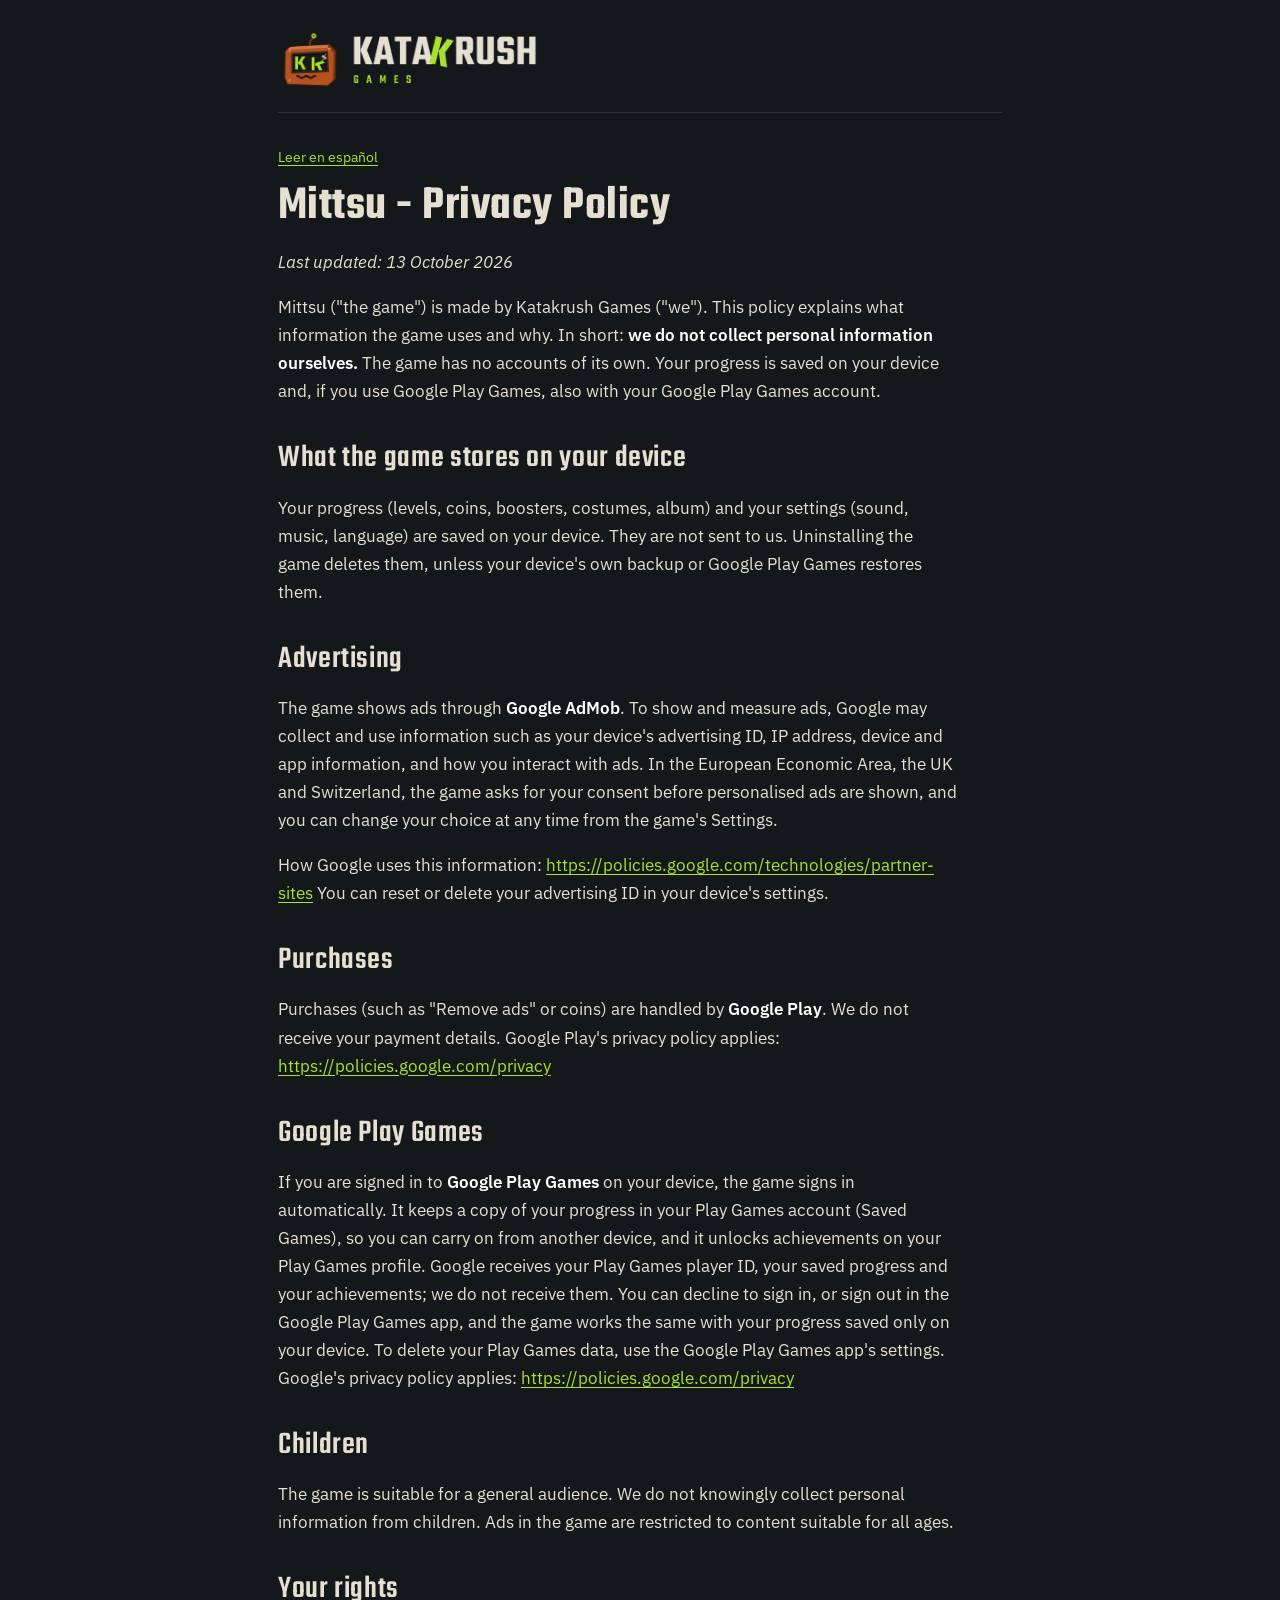
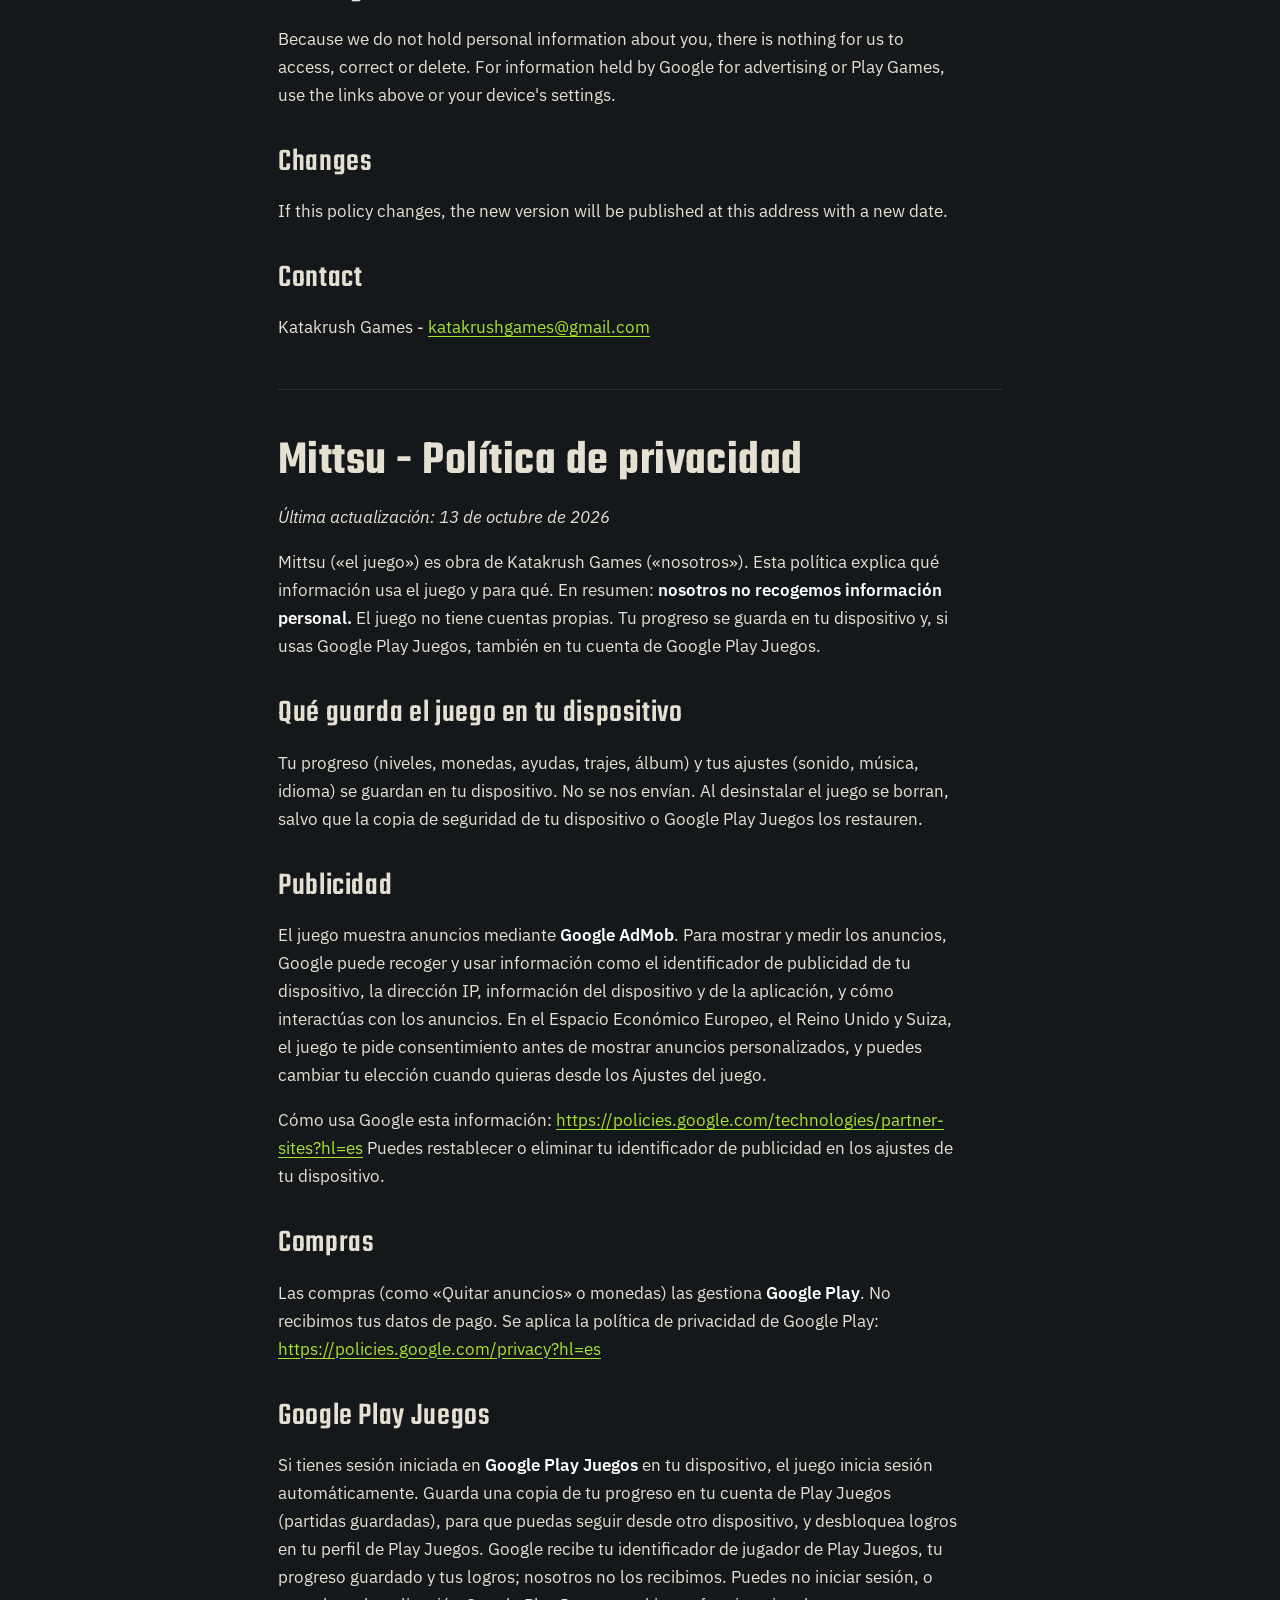
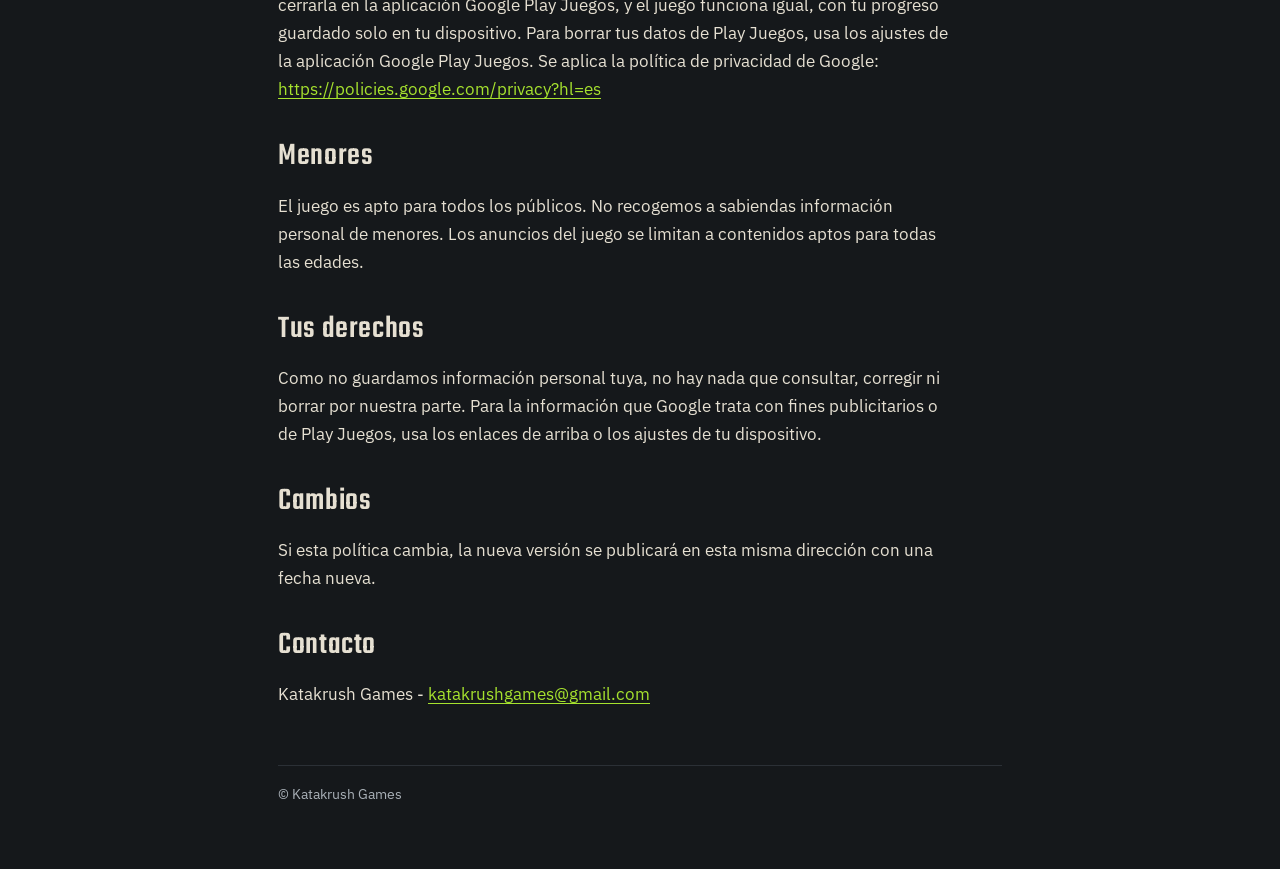
==== commit d208e687: "Website in the studio's look: dark ground, Teko headings, toxic-green links, the logo for dark backg" ====
--- a/mittsu/privacy/index.html
+++ b/mittsu/privacy/index.html
@@ -8,12 +8,13 @@
 <link rel="icon" type="image/png" sizes="32x32" href="/brand/katakrush-mark-32.png">
 <link rel="apple-touch-icon" href="/brand/katakrush-mark-180.png">
 <link rel="preconnect" href="https://fonts.googleapis.com">
-<link rel="stylesheet" href="https://fonts.googleapis.com/css2?family=Fredoka:wght@600&family=Nunito+Sans:wght@400;600&display=swap">
+<link rel="stylesheet" href="https://fonts.googleapis.com/css2?family=Teko:wght@500;600&family=IBM+Plex+Sans:wght@400;600&display=swap">
+<meta name="theme-color" content="#15181B">
 <link rel="stylesheet" href="../../style.css">
 </head>
 <body>
 <div class="wrap">
-<header><a href="/" class="brand"><picture><source srcset="/brand/katakrush-logo-dark-bg.png" media="(prefers-color-scheme: dark)"><img src="/brand/katakrush-logo-light-bg.png" alt="Katakrush Games" width="230" height="56"></picture></a></header>
+<header><a href="/" class="brand"><img src="/brand/katakrush-logo-dark-bg.png" alt="Katakrush Games" width="263" height="64"></a></header>
 <p class="lang"><a href="#es">Leer en español</a></p>
 <h1>Mittsu - Privacy Policy</h1>
 <p><em>Last updated: 13 October 2026</em></p>
--- a/style.css
+++ b/style.css
@@ -1,29 +1,46 @@
+/* Katakrush Games: the studio's own look, dark like its logo.
+   One theme on purpose: the brand is a rust robot on a dark ground (see brand/README.md). */
 :root {
-  --bg: #fbf6ee;
-  --surface: #ffffff;
-  --ink: #2c2420;
-  --muted: #6f625a;
-  --line: #ecdfd0;
-  --accent: #c8642c;
-  --display: "Fredoka", "Nunito Sans", system-ui, sans-serif;
-  --body: "Nunito Sans", system-ui, -apple-system, "Segoe UI", sans-serif;
-}
-@media (prefers-color-scheme: dark) {
-  :root { --bg: #1b1714; --surface: #25201c; --ink: #f2ebe3; --muted: #b5a99f; --line: #3a322c; --accent: #eb9a62; }
+  --bg: #15181B;
+  --surface: #1C2024;
+  --line: #2B3036;
+  --ink: #E6E0D2;
+  --muted: #A9B0B7;
+  --green: #A6E22E;
+  --green-hover: #C4F25E;
+  --display: "Teko", "Arial Narrow", sans-serif;
+  --body: "IBM Plex Sans", system-ui, -apple-system, "Segoe UI", sans-serif;
+  color-scheme: dark;
 }
 * { box-sizing: border-box; }
-body { margin: 0; background: var(--bg); color: var(--ink); font: 17px/1.6 var(--body); }
-.wrap { max-width: 760px; margin: 0 auto; padding: 32px 18px 64px; }
-header { display: flex; align-items: center; gap: 12px; margin-bottom: 28px; }
-header a { color: var(--ink); text-decoration: none; font: 600 1.25rem var(--display); }
-header .brand img { display: block; height: 56px; width: auto; }
-h1 { font: 600 2.2rem/1.15 var(--display); margin: 0 0 12px; }
-h2 { font: 600 1.35rem var(--display); margin: 32px 0 8px; }
-p, li { color: var(--ink); }
+body { margin: 0; background: var(--bg); color: var(--ink); font: 17px/1.65 var(--body); }
+.wrap { max-width: 760px; margin: 0 auto; padding-inline: 18px; padding-block: 28px 64px; }
+
+header { display: flex; align-items: center; padding-bottom: 20px; margin-bottom: 32px; border-bottom: 1px solid var(--line); }
+header .brand img { display: block; height: 64px; width: auto; max-width: 100%; }
+
+h1 { font: 600 3rem/1 var(--display); letter-spacing: 0.01em; margin: 0 0 12px; text-wrap: balance; }
+h2 { font: 500 2rem/1.1 var(--display); letter-spacing: 0.02em; margin: 36px 0 8px; }
+p, li { color: var(--ink); max-width: 68ch; overflow-wrap: anywhere; }
+strong { color: #FFFFFF; font-weight: 600; }
 .muted { color: var(--muted); }
-a { color: var(--accent); }
-.game { display: grid; grid-template-columns: 96px 1fr; gap: 18px; align-items: center; background: var(--surface); border: 1px solid var(--line); border-radius: 18px; padding: 18px; }
+
+a { color: var(--green); text-underline-offset: 3px; }
+a:hover { color: var(--green-hover); }
+a:focus-visible { outline: 2px solid var(--green); outline-offset: 3px; border-radius: 2px; }
+
+.game { display: grid; grid-template-columns: 96px minmax(0, 1fr); gap: 18px; align-items: center; background: var(--surface); border: 1px solid var(--line); border-radius: 14px; padding: 18px; }
 .game img { width: 96px; height: 96px; border-radius: 22px; }
-.banner { width: 100%; border-radius: 18px; margin: 8px 0 20px; }
-footer { margin-top: 48px; color: var(--muted); font-size: .9rem; border-top: 1px solid var(--line); padding-top: 16px; }
+.game strong { font: 600 1.6rem/1 var(--display); letter-spacing: 0.02em; }
+.banner { display: block; width: 100%; max-width: 100%; height: auto; border-radius: 14px; margin: 8px 0 20px; }
+
+footer { margin-top: 56px; padding-top: 16px; border-top: 1px solid var(--line); color: var(--muted); font-size: .9rem; }
 .lang { font-size: .9rem; }
+hr { border: 0; border-top: 1px solid var(--line); margin: 48px 0; }
+
+@media (max-width: 480px) {
+  h1 { font-size: 2.4rem; }
+  header .brand img { height: 52px; }
+  .game { grid-template-columns: 72px minmax(0, 1fr); }
+  .game img { width: 72px; height: 72px; border-radius: 16px; }
+}
